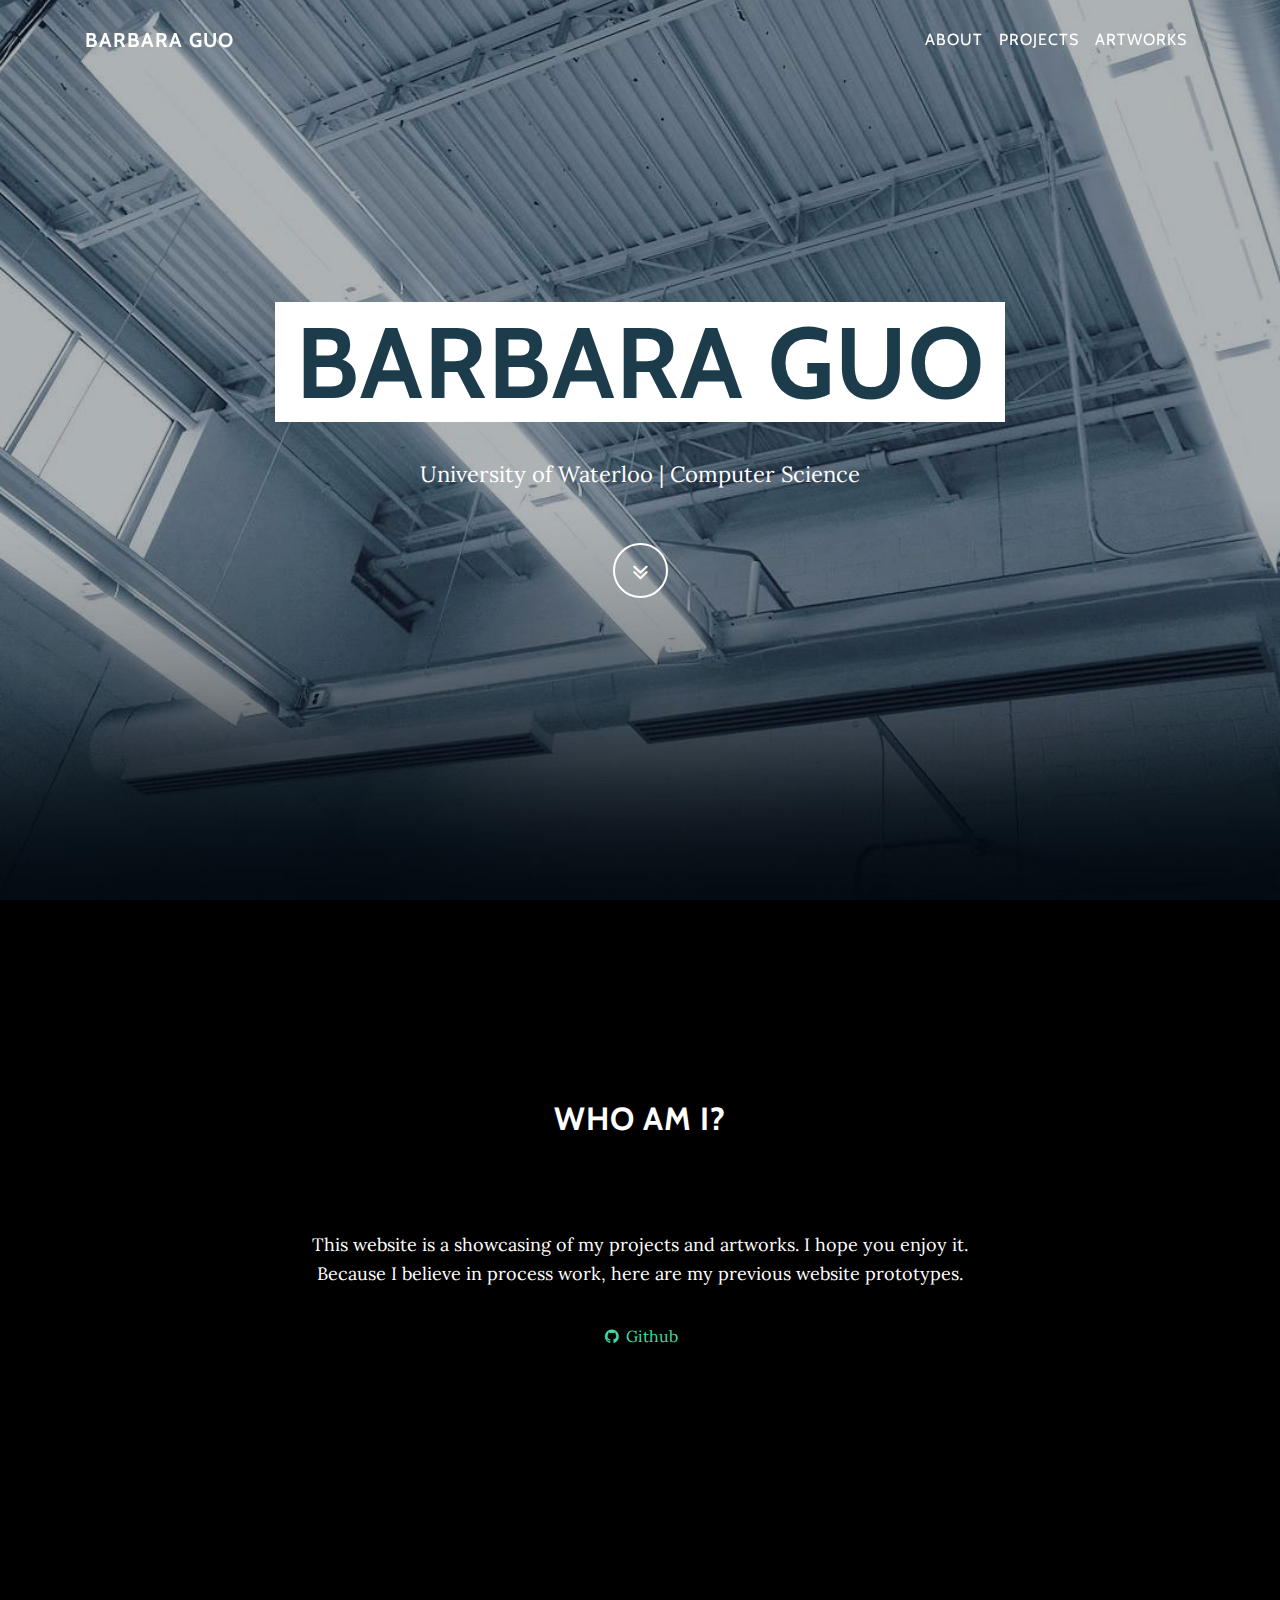
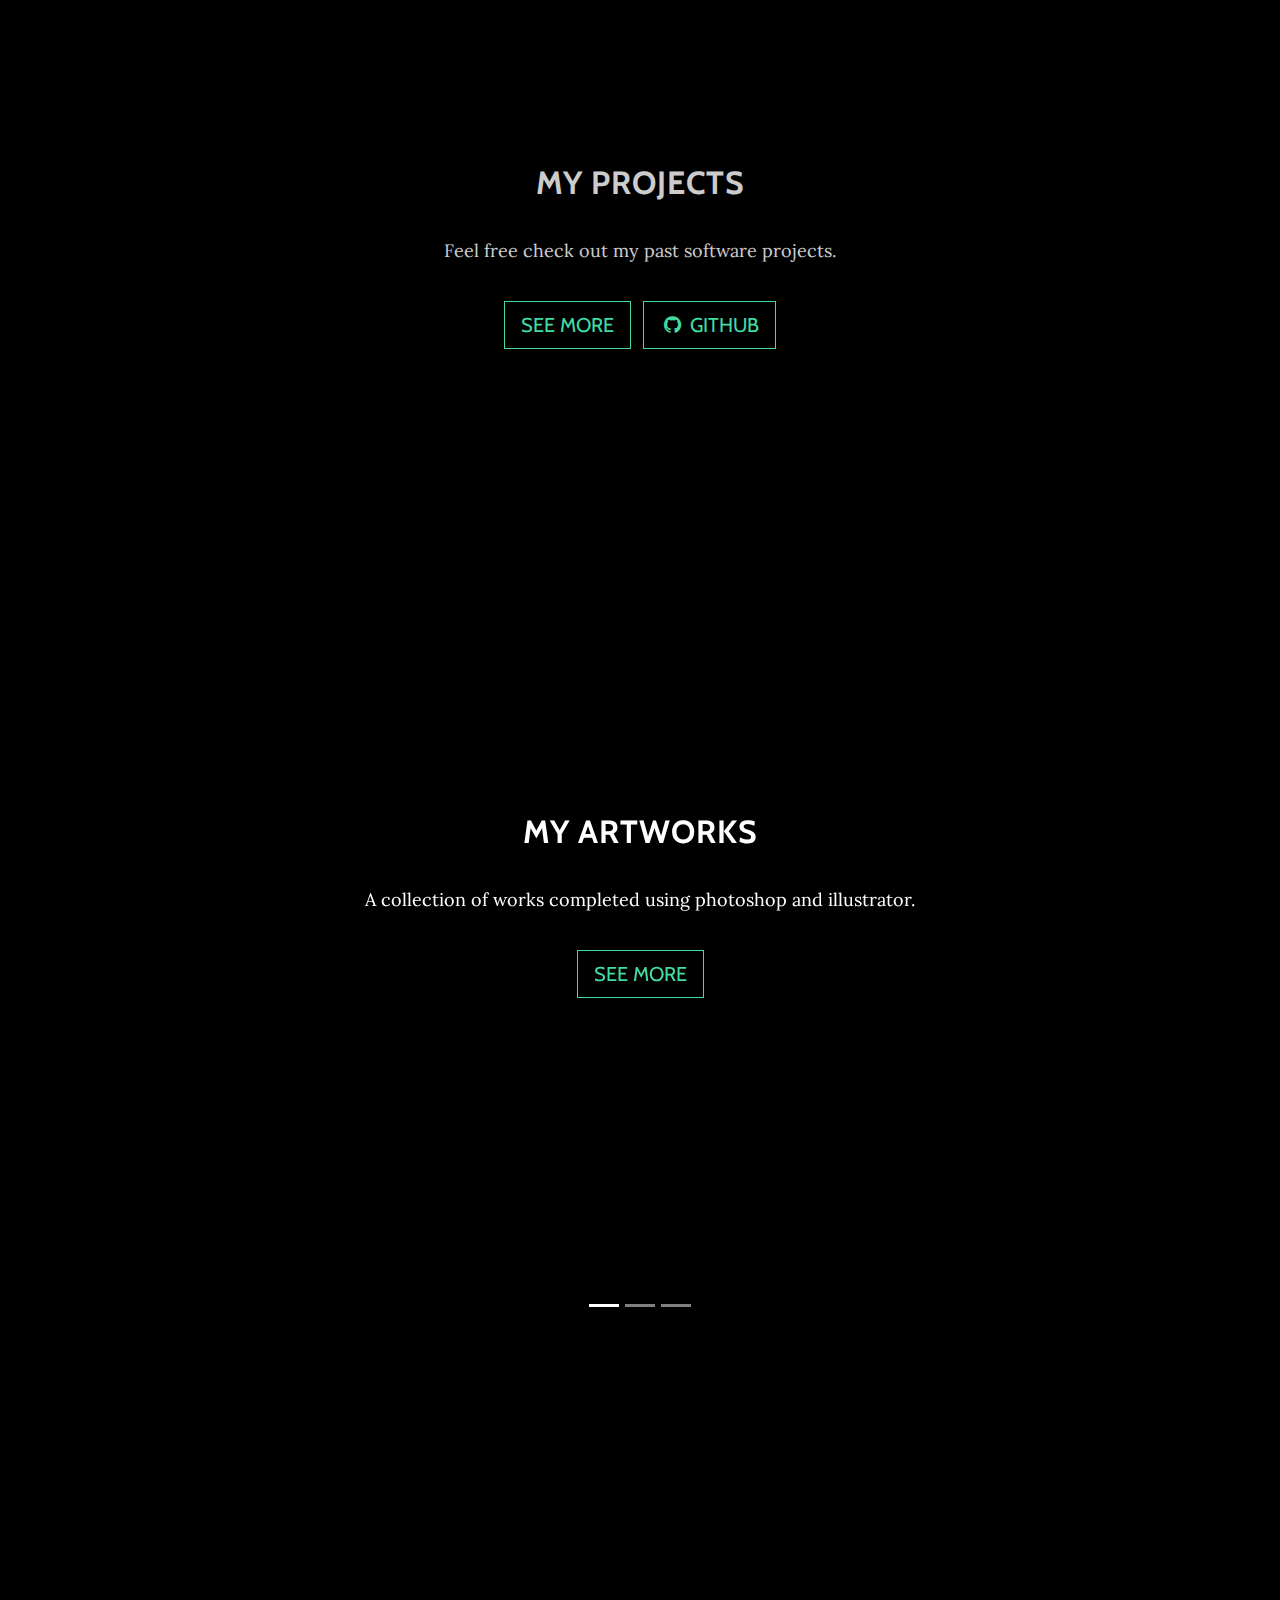
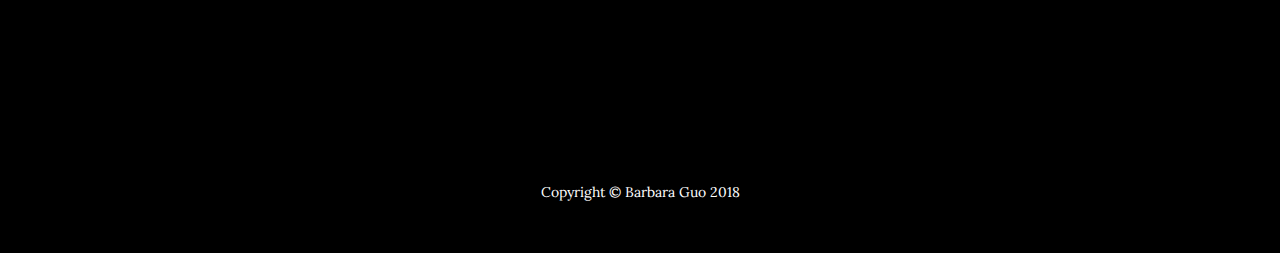
==== index.html @ cec58ab1 "Add files via upload" ====
<!DOCTYPE html>
<html lang="en">

  <head>

    <meta charset="utf-8">
    <meta name="viewport" content="width=device-width, initial-scale=1, shrink-to-fit=no">
    <meta name="description" content="">
    <meta name="author" content="">

    <title>Barbara Guo</title>

    <!-- Bootstrap core CSS -->
    <link href="vendor/bootstrap/css/bootstrap.min.css" rel="stylesheet">

    <!-- Custom fonts for this template -->
    <link href="vendor/font-awesome/css/font-awesome.min.css" rel="stylesheet" type="text/css">
    <link href="https://fonts.googleapis.com/css?family=Lora:400,700,400italic,700italic" rel="stylesheet" type="text/css">
    <link href='https://fonts.googleapis.com/css?family=Cabin:700' rel='stylesheet' type='text/css'>
	<link href="https://fonts.googleapis.com/css?family=Open+Sans|Oswald:200,500|Roboto+Condensed" rel="stylesheet">

    <!-- Custom styles for this template -->
    <link href="css/grayscale.css" rel="stylesheet">

  </head>

  <body id="page-top">

    <!-- Navigation -->
    <nav class="navbar navbar-expand-lg navbar-light fixed-top" id="mainNav">
      <div class="container">
        <a class="navbar-brand js-scroll-trigger" href="#page-top">Barbara Guo</a>
        <button class="navbar-toggler navbar-toggler-right" type="button" data-toggle="collapse" data-target="#navbarResponsive" aria-controls="navbarResponsive" aria-expanded="false" aria-label="Toggle navigation">
          Menu
          <i class="fa fa-bars"></i>
        </button>
        <div class="collapse navbar-collapse" id="navbarResponsive">
          <ul class="navbar-nav ml-auto">
            <li class="nav-item">
              <a class="nav-link js-scroll-trigger" href="#about">About</a>
            </li>
            <li class="nav-item">
              <a class="nav-link js-scroll-trigger" href="#project">Projects</a>
            </li>
            <li class="nav-item">
              <a class="nav-link js-scroll-trigger" href="#art">Artworks</a>
            </li>
          </ul>
        </div>
      </div>
    </nav>

    <!-- Intro Header -->
    <header class="masthead">
      <div class="intro-body">
        <div class="container">
          <div class="row">
            <div class="col-lg-8 mx-auto">
			<div style = "background-color: white;">
              <h1 class="brand-heading" style = "color: #1c3c4c; ">Barbara Guo</h1>
			</div>
              <p class="intro-text">University of Waterloo | Computer Science </p>
              <a href="#about" class="btn btn-circle js-scroll-trigger">
                <i class="fa fa-angle-double-down animated"></i>
              </a>
            </div>
          </div>
        </div>
      </div>
    </header>

    <!-- About Section -->
    <section id="about" class="content-section text-center">
      <div class="container">
        <div class="row">
          <div class="col-lg-8 mx-auto">
            <h2>Who Am I?</h2>
            <p>
          	</br>
			</br>
			This website is a showcasing of my projects and artworks. I hope you enjoy it.
			</br>
			Because I believe in process work, here are my previous website prototypes.
			</p>
			
			<ul class="list-inline banner-social-buttons">
              <li class="list-inline-item">
                <a href="https://github.com/BarbaraGuo">
                  <i class="fa fa-github fa-fw"></i>
                  <span class="network-name">Github</span>
                </a>
              </li>
            </ul>
          </div>
        </div>
      </div>
    </section>
	
	
	
<!-- Contact Section -->
    <section id="project" class="proj-section content-section text-center">
      <div class="container">
        <div class="row">
          <div class="col-lg-8 mx-auto" >
            <h2 style= "background-color: black; opacity: 0.8;">My Projects</h2>
            <p style= "background-color: black; opacity: 0.8;">Feel free check out my past software projects.</p>
            <ul class="list-inline banner-social-buttons">
              <li class="list-inline-item">
                <a href="projects.html" class="btn btn-default btn-lg">
					See More
                </a>
              </li>
              <li class="list-inline-item">
                <a href="https://github.com/BarbaraGuo" class="btn btn-default btn-lg">
                  <i class="fa fa-github fa-fw"></i>
                  <span class="network-name">Github</span>
                </a>
              </li>
            </ul>
          </div>
        </div>
      </div>
    </section>
	
	
	
	
    <!-- Download Section -->
  <section id= "art" class="py-5">
		<div class="col-md-12 hover-slide content-section text-center">
		<div class="container">
        <div class="row">
          <div class="col-lg-8 mx-auto">
            <h2>My Artworks</h2>
            <p>A collection of works completed using photoshop and illustrator.</p>
            <ul class="list-inline banner-social-buttons">
              <li class="list-inline-item">
                <a href="https://www.dropbox.com/home/Artwork%20Barbara%20Guo" class="btn btn-default btn-lg">
					See More
                </a>
              </li>
            </ul>
          </div>
        </div>
      </div>
		</div>
        <div id="carouselart" class="carousel slide carousel-fade" data-ride="carousel" data-pause="false">
        <ol class="carousel-indicators">
          <li data-target="#carouselExampleIndicators" data-slide-to="0" class="active"></li>
          <li data-target="#carouselExampleIndicators" data-slide-to="1"></li>
          <li data-target="#carouselExampleIndicators" data-slide-to="2"></li>
        </ol>
        <div class="carousel-inner" role="listbox">
          <!-- Slide One - Set the background image for this slide in the line below -->
          <div class="carousel-item item hero active" style="background-image: url('https://photos-6.dropbox.com/t/2/AABNjP2uf0xz_q867PzC8c5AuLhbwhzoUPLqaiwslhkVmA/12/208152279/jpeg/32x32/1/_/1/2/downloads-bg.jpg/ENPTiJ0BGIkNIAIoAg/1NsS-L2qfPf195kvjjCznh8q5NhmGMgczjZYyIg-A1E?size=2048x1536&size_mode=3')">
            <div class="carousel-caption d-none d-md-block">
              <h3></h3>
            </div>
          </div>
          <!-- Slide Two - Set the background image for this slide in the line below -->
          <div class="carousel-item item" style="background-image: url('https://photos-5.dropbox.com/t/2/AADMb8GXInZeEZPrSgFKICboEfMaXWMxZmw9bMFAOV95Hg/12/208152279/png/32x32/1/_/1/2/downloads-bg1.png/ENPTiJ0BGI4NIAIoAg/P7qj2fI9H6cKGbRuaswx2M7utFz7Hj3qr67elymziCY?preserve_transparency=1&size=2048x1536&size_mode=3')">
            <div class="carousel-caption d-none d-md-block">
              <h3></h3>
            </div>
          </div>
          <!-- Slide Three - Set the background image for this slide in the line below -->
          <div class="carousel-item item" style="background-image: url('https://photos-5.dropbox.com/t/2/AADrG80WcR2GBzgBcYxb2sdqCgwiEvFjWHc4zukOmTRANQ/12/208152279/png/32x32/1/_/1/2/IMG_1027.png/ENPTiJ0BGI8NIAIoAg/2QZw3HTAhYzxzK4dr9Znkl-fmuxpkcTUBf-4q1qsrbc%2CctsDwZFx-4X8c6SqESB3jfBCSW2RaJFTqxyGJBrgP5k%2CBWH6DQKDP7CI1U0OQYJv-T9KrsjyG6z9Ylc1tfTxdzg?preserve_transparency=1&size=2048x1536&size_mode=3')">
            <div class="carousel-caption d-none d-md-block">
              <h3></h3>
            </div>
          </div>
        </div>
      </div>
    </section>

    

    <!-- Map Section -->
    <div id="map"></div>

    <!-- Footer -->
    <footer>
      <div class="container text-center">
        <p>Copyright &copy; Barbara Guo 2018</p>
      </div>
    </footer>

    <!-- Bootstrap core JavaScript -->
    <script src="vendor/jquery/jquery.min.js"></script>
    <script src="vendor/bootstrap/js/bootstrap.bundle.min.js"></script>

    <!-- Plugin JavaScript -->
    <script src="vendor/jquery-easing/jquery.easing.min.js"></script>

    <!-- Custom scripts for this template -->
    <script src="js/grayscale.js"></script>

  </body>

</html>
---- css/grayscale.css ----
body {
  font-family: 'Lora', 'Helvetica Neue', Helvetica, Arial, sans-serif;
  position: relative;
  width: 100%;
  height: 100%;
  color: white;
  background-color: black;
}

html {
  width: 100%;
  height: 100%;
}

h1,
h2,
h3,
h4,
h5,
h6 {
  font-family: 'Cabin', 'Helvetica Neue', Helvetica, Arial, sans-serif;
  font-weight: 700;
  margin: 0 0 35px;
  letter-spacing: 1px;
  text-transform: uppercase;
}

p {
  font-size: 16px;
  line-height: 1.5;
  margin: 0 0 25px;
}

@media (min-width: 768px) {
  p {
    font-size: 18px;
    line-height: 1.6;
    margin: 0 0 35px;
  }
}

a {
  -webkit-transition: all 0.2s ease-in-out;
  -moz-transition: all 0.2s ease-in-out;
  transition: all 0.2s ease-in-out;
  color: #42DCA3;
}

a:focus, a:hover {
  text-decoration: none;
  color: #1d9b6c;
}

#mainNav {
  font-family: 'Cabin', 'Helvetica Neue', Helvetica, Arial, sans-serif;
  margin-bottom: 0;
  text-transform: uppercase;
  border-bottom: 1px solid rgba(255, 255, 255, 0.3);
  background-color: black;
}

#mainNav .navbar-toggler {
  font-size: 14px;
  padding: 11px;
  color: white;
  border: 1px solid white;
}

#mainNav .navbar-brand {
  font-weight: 700;
}

#mainNav a {
  color: white;
}

#mainNav .navbar-nav .nav-item {
  -webkit-transition: background 0.3s ease-in-out;
  -moz-transition: background 0.3s ease-in-out;
  transition: background 0.3s ease-in-out;
}

#mainNav .navbar-nav .nav-item:hover {
  color: fade(white, 80%);
  outline: none;
  background-color: transparent;
}

#mainNav .navbar-nav .nav-item:active, #mainNav .navbar-nav .nav-item:focus {
  outline: none;
  background-color: transparent;
}

@media (min-width: 992px) {
  #mainNav {
    padding-top: 20px;
    padding-bottom: 20px;
    -webkit-transition: background 0.3s ease-in-out, padding-top 0.3s ease-in-out, padding-bottom 0.3s;
    -moz-transition: background 0.3s ease-in-out, padding-top 0.3s ease-in-out, padding-bottom 0.3s;
    transition: background 0.3s ease-in-out, padding-top 0.3s ease-in-out, padding-bottom 0.3s;
    letter-spacing: 1px;
    border-bottom: none;
    background: transparent;
  }
  #mainNav.navbar-shrink {
    padding-top: 10px;
    padding-bottom: 10px;
    border-bottom: 1px solid rgba(255, 255, 255, 0.3);
    background: black;
  }
  #mainNav .nav-link.active {
    outline: none;
    background-color: rgba(255, 255, 255, 0.3);
  }
  #mainNav .nav-link.active:hover {
    color: white;
  }
}

.masthead {
  display: table;
  width: 100%;
  height: auto;
  padding: 200px 0;
  text-align: center;
  color: white;
  background: url("../img/intro-bg.jpg") no-repeat bottom center scroll;
  background-color: black;
  -webkit-background-size: cover;
  -moz-background-size: cover;
  -o-background-size: cover;
  background-size: cover;
}

.masthead .intro-body {
  display: table-cell;
  vertical-align: middle;
}


.masthead .intro-body .brand-heading{
  font-size: 500px;
  background-color: white;
}

.masthead .intro-body .intro-text {
  font-size: 18px;
}

@media (min-width: 768px) {
  .masthead {
    height: 100%;
    padding: 0;
  }
  .masthead .intro-body .brand-heading {
    font-size: 100px;
  }
  .masthead .intro-body .intro-text {
    font-size: 22px;
  }
}

.btn-circle {
  font-size: 26px;
  width: 55px;
  height: 55px;
  margin-top: 15px;
  line-height: 45px;
  -webkit-transition: background 0.3s ease-in-out;
  -moz-transition: background 0.3s ease-in-out;
  transition: background 0.3s ease-in-out;
  color: white;
  border: 2px solid white;
  border-radius: 100% !important;
  background: transparent;
}

.btn-circle:focus, .btn-circle:hover {
  color: white;
  outline: none;
  background: rgba(255, 255, 255, 0.1);
}

.content-section {
  padding-top: 150px;
  padding-bottom: 150px;
}

.download-section {
  color: white;
  background: url("../img/downloads-bg.jpg") no-repeat center center scroll;
  background-color: black;
  -webkit-background-size: cover;
  -moz-background-size: cover;
  -o-background-size: cover;
  background-size: cover;
}

.proj-section {
  color: white;
  background: url("../img/giphy (1).gif") no-repeat center center scroll;
  background-color: black;
  -webkit-background-size: cover;
  -moz-background-size: cover;
  -o-background-size: cover;
  background-size: cover;
}

.carousel-item {
  height: 80vh;
  min-height: 300px;
  background: no-repeat center center scroll;
  -webkit-background-size: cover;
  -moz-background-size: cover;
  -o-background-size: cover;
  background-size: cover;
}

.hover-slide {
    position: absolute;
    /*margin-left: 30%;*/
    z-index: 2;
}

/*
  Bootstrap Carousel Fade Transition (for Bootstrap 3.3.x)
  CSS from:       http://codepen.io/transportedman/pen/NPWRGq
  and:            http://stackoverflow.com/questions/18548731/bootstrap-3-carousel-fading-to-new-slide-instead-of-sliding-to-new-slide
  Inspired from:  http://codepen.io/Rowno/pen/Afykb 
*/
.carousel-fade .carousel-inner .carousel-item {
  opacity: 0;
  display: block;
  position: absolute;
  transition: opacity ease-out .7s;
}

.carousel-fade .carousel-inner .carousel-item.active {
  opacity: 1 !important;
  position: relative;
  
}

.carousel-fade .carousel-control {
  z-index: 2;
}

@media all and (transform-3d), (-webkit-transform-3d) {
    .carousel-fade .carousel-inner > .item.next,
    .carousel-fade .carousel-inner > .item.active.right {
      opacity: 0;
      -webkit-transform: translate3d(0, 0, 0);
              transform: translate3d(0, 0, 0);
    }
    .carousel-fade .carousel-inner > .item.prev,
    .carousel-fade .carousel-inner > .item.active.left {
      opacity: 0;
      -webkit-transform: translate3d(0, 0, 0);
              transform: translate3d(0, 0, 0);
    }
    .carousel-fade .carousel-inner > .item.next.left,
    .carousel-fade .carousel-inner > .item.prev.right,
    .carousel-fade .carousel-inner > .item.active {
      opacity: 1;
      -webkit-transform: translate3d(0, 0, 0);
              transform: translate3d(0, 0, 0);
    }
}

/*
  WHAT IS NEW IN 3.3: "Added transforms to improve carousel performance in modern browsers."
  Need to override the 3.3 new styles for modern browsers & apply opacity
*/
@media all and (transform-3d), (-webkit-transform-3d) {
    .carousel-fade .carousel-inner > .item.next,
    .carousel-fade .carousel-inner > .item.active.right {
      opacity: 0;
      -webkit-transform: translate3d(0, 0, 0);
              transform: translate3d(0, 0, 0);
    }
    .carousel-fade .carousel-inner > .item.prev,
    .carousel-fade .carousel-inner > .item.active.left {
      opacity: 0;
      -webkit-transform: translate3d(0, 0, 0);
              transform: translate3d(0, 0, 0);
    }
    .carousel-fade .carousel-inner > .item.next.left,
    .carousel-fade .carousel-inner > .item.prev.right,
    .carousel-fade .carousel-inner > .item.active {
      opacity: 1;
      -webkit-transform: translate3d(0, 0, 0);
              transform: translate3d(0, 0, 0);
    }
}





#map {
  width: 100%;
  height: 300px;
}

@media (min-width: 992px) {
  .content-section {
    padding-top: 200px;
    padding-bottom: 200px;
  }
  #map {
    height: 350px;
  }
}

.btn {
  font-family: 'Cabin', 'Helvetica Neue', Helvetica, Arial, sans-serif;
  font-weight: 400;
  -webkit-transition: all 0.3s ease-in-out;
  -moz-transition: all 0.3s ease-in-out;
  transition: all 0.3s ease-in-out;
  text-transform: uppercase;
  border-radius: 0;
}

.btn-default {
  color: #42DCA3;
  border: 1px solid #42DCA3;
  background-color: transparent;
}

.btn-default:focus, .btn-default:hover {
  color: black;
  border: 1px solid #42DCA3;
  outline: none;
  background-color: #42DCA3;
}

ul.banner-social-buttons {
  margin-top: 0;
}

@media (max-width: 1199px) {
  ul.banner-social-buttons {
    margin-top: 15px;
  }
}

@media (max-width: 767px) {
  ul.banner-social-buttons li {
    display: block;
    margin-bottom: 20px;
    padding: 0;
  }
  ul.banner-social-buttons li:last-child {
    margin-bottom: 0;
  }
}

footer {
  padding: 50px 0;
}

footer p {
  font-size: 14px;
  margin: 0;
}

::-moz-selection {
  background: #fcfcfc;
  background: rgba(255, 255, 255, 0.2);
  text-shadow: none;
}

::selection {
  background: #fcfcfc;
  background: rgba(255, 255, 255, 0.2);
  text-shadow: none;
}

img::selection {
  background: transparent;
}

img::-moz-selection {
  background: transparent;
}
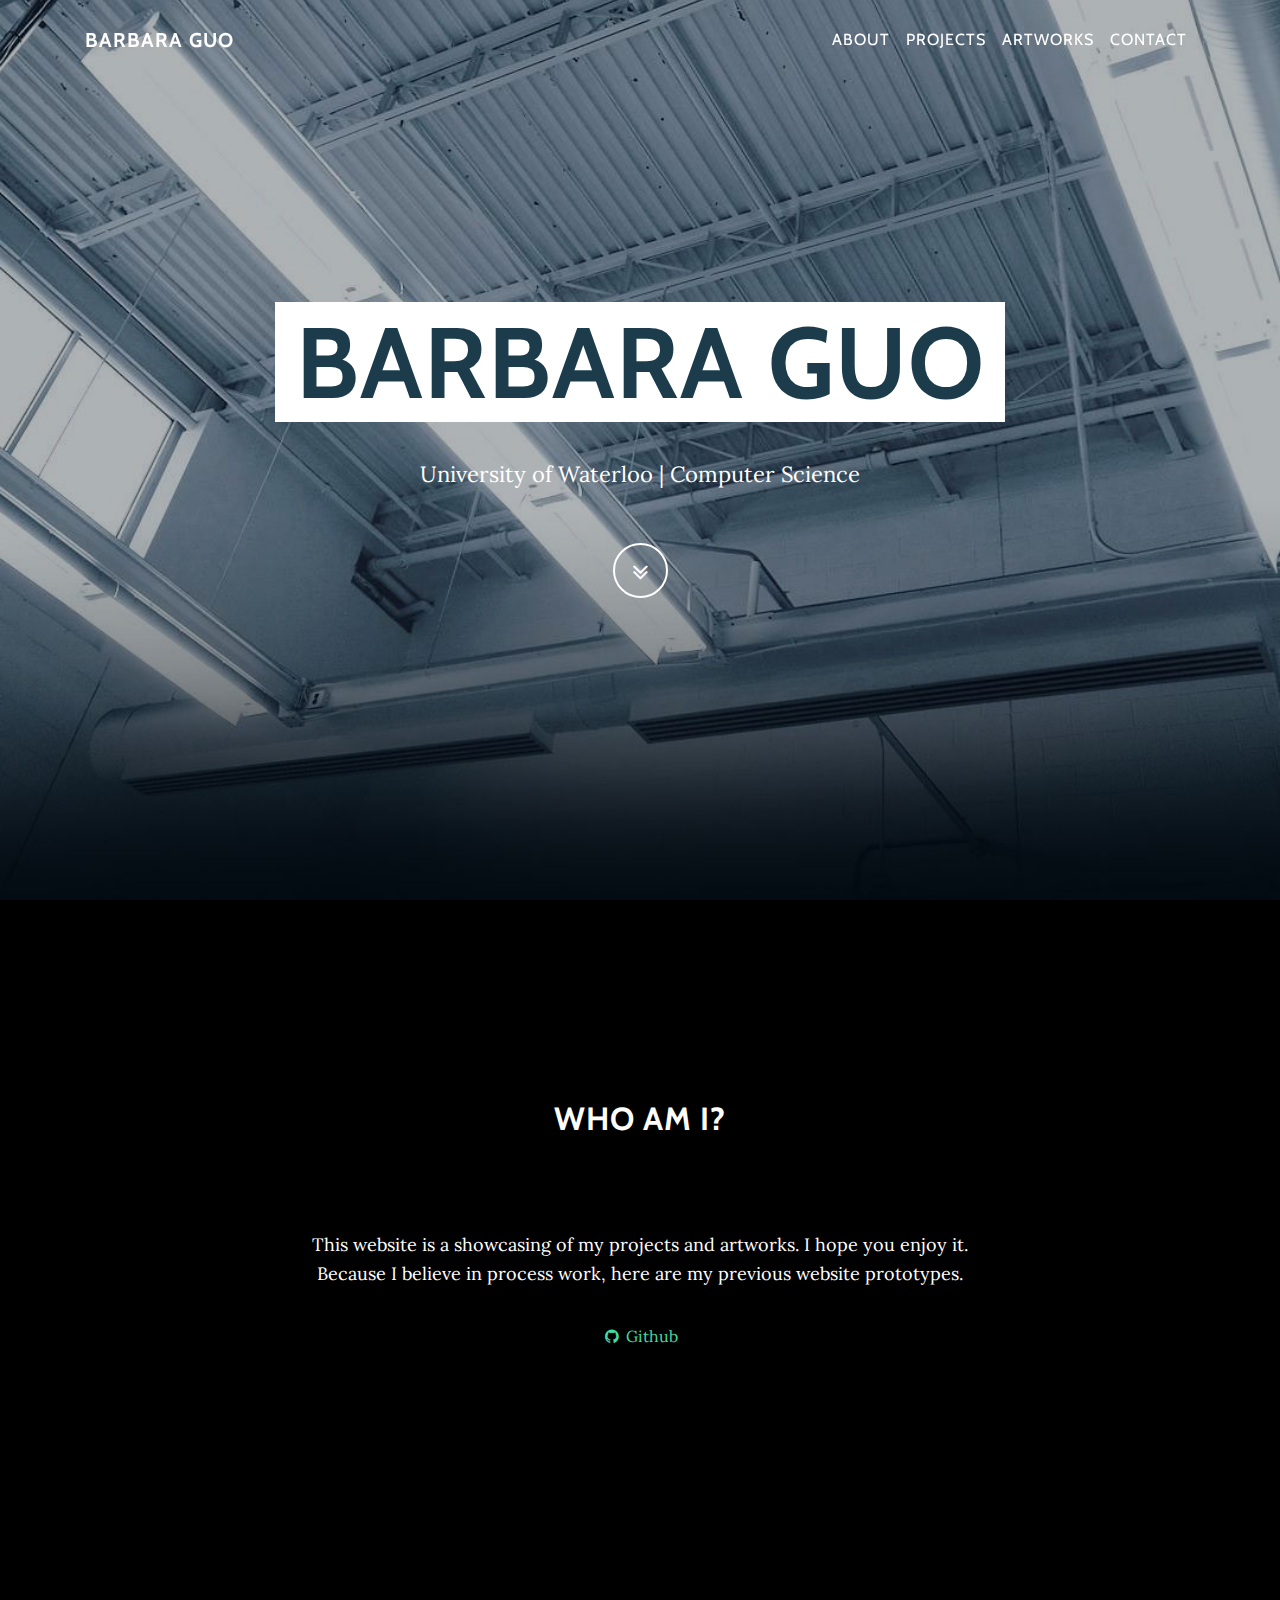
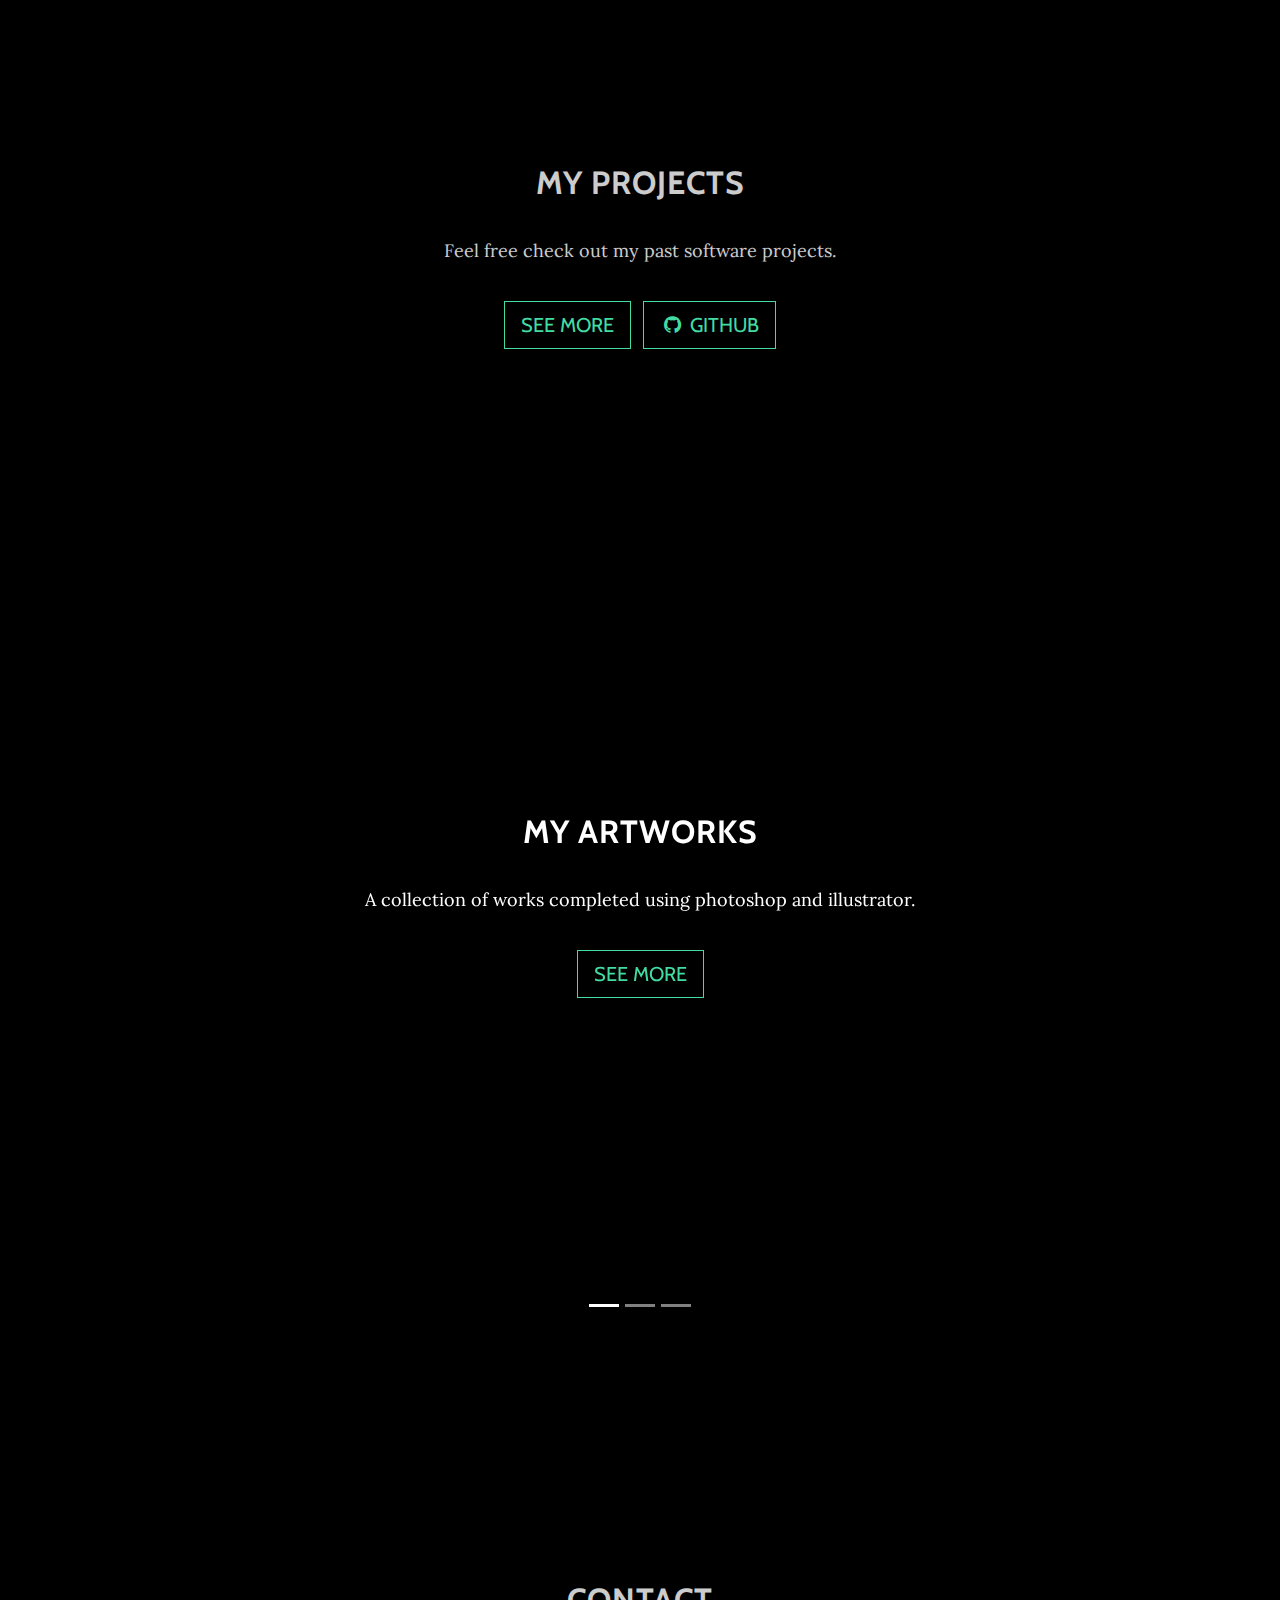
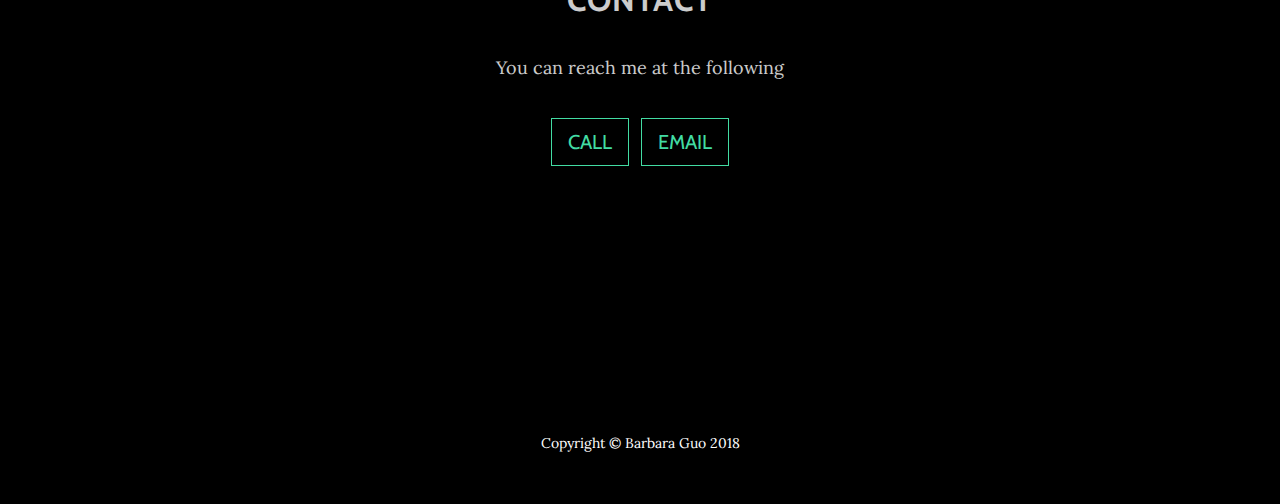
==== commit 3e57e904: "Added contact options" ====
--- a/index.html
+++ b/index.html
@@ -44,6 +44,9 @@
             </li>
             <li class="nav-item">
               <a class="nav-link js-scroll-trigger" href="#art">Artworks</a>
+            </li>
+			<li class="nav-item">
+              <a class="nav-link js-scroll-trigger" href="#contact">Contact</a>
             </li>
           </ul>
         </div>
@@ -69,6 +72,9 @@
       </div>
     </header>
 
+	
+	
+	
     <!-- About Section -->
     <section id="about" class="content-section text-center">
       <div class="container">
@@ -98,7 +104,7 @@
 	
 	
 	
-<!-- Contact Section -->
+<!-- Project Section -->
     <section id="project" class="proj-section content-section text-center">
       <div class="container">
         <div class="row">
@@ -126,7 +132,7 @@
 	
 	
 	
-    <!-- Download Section -->
+    <!-- Art Section -->
   <section id= "art" class="py-5">
 		<div class="col-md-12 hover-slide content-section text-center">
 		<div class="container">
@@ -176,8 +182,28 @@
 
     
 
-    <!-- Map Section -->
-    <div id="map"></div>
+	<section id="contact" class="content-section text-center">
+      <div class="container">
+        <div class="row">
+          <div class="col-lg-8 mx-auto" >
+            <h2 style= "background-color: black; opacity: 0.8;">Contact</h2>
+            <p style= "background-color: black; opacity: 0.8;">You can reach me at the following</p>
+            <ul class="list-inline banner-social-buttons">
+              <li class="list-inline-item">
+                <a href="tel:+6476413417" class="btn btn-default btn-lg">
+					Call
+                </a>
+              </li>
+              <li class="list-inline-item">
+                <a href="mailto:b32guo@edu.uwaterloo.ca" class="btn btn-default btn-lg">
+                  <span class="network-name">Email</span>
+                </a>
+              </li>
+            </ul>
+          </div>
+        </div>
+      </div>
+    </section>
 
     <!-- Footer -->
     <footer>
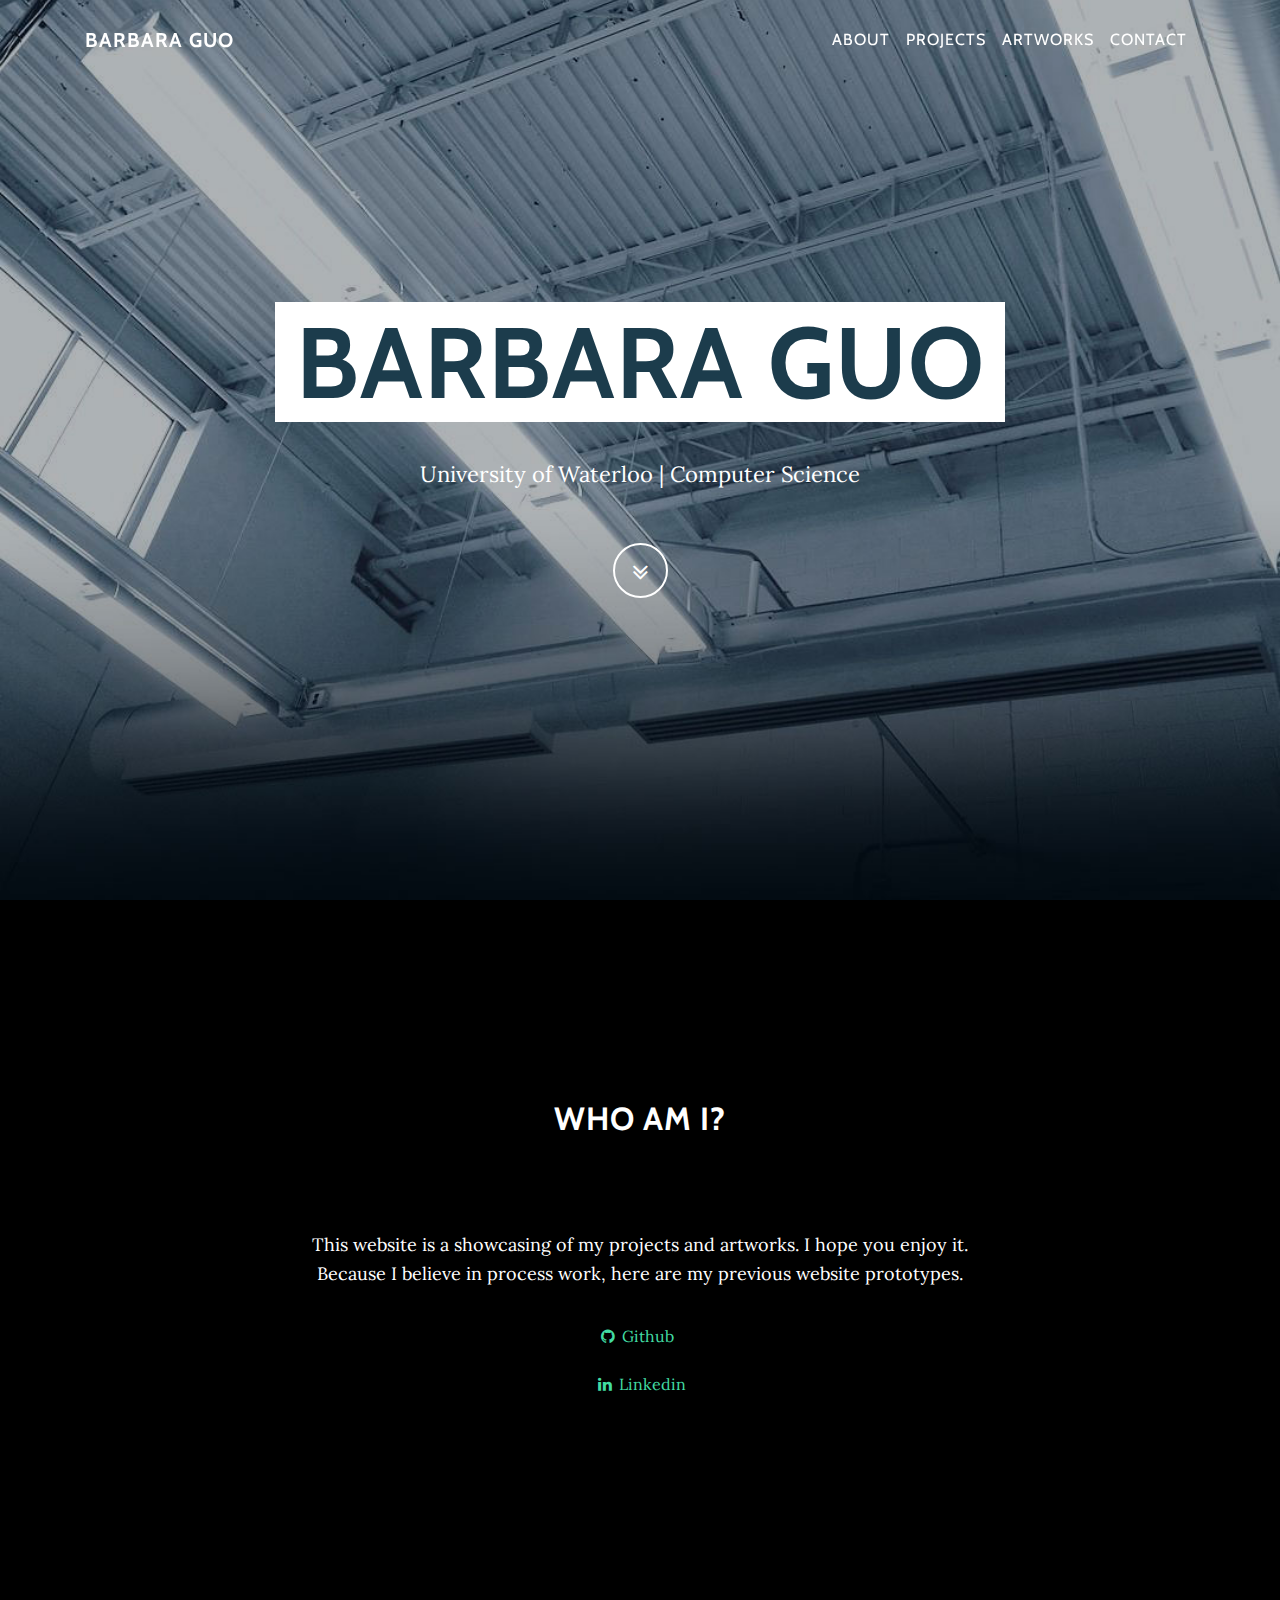
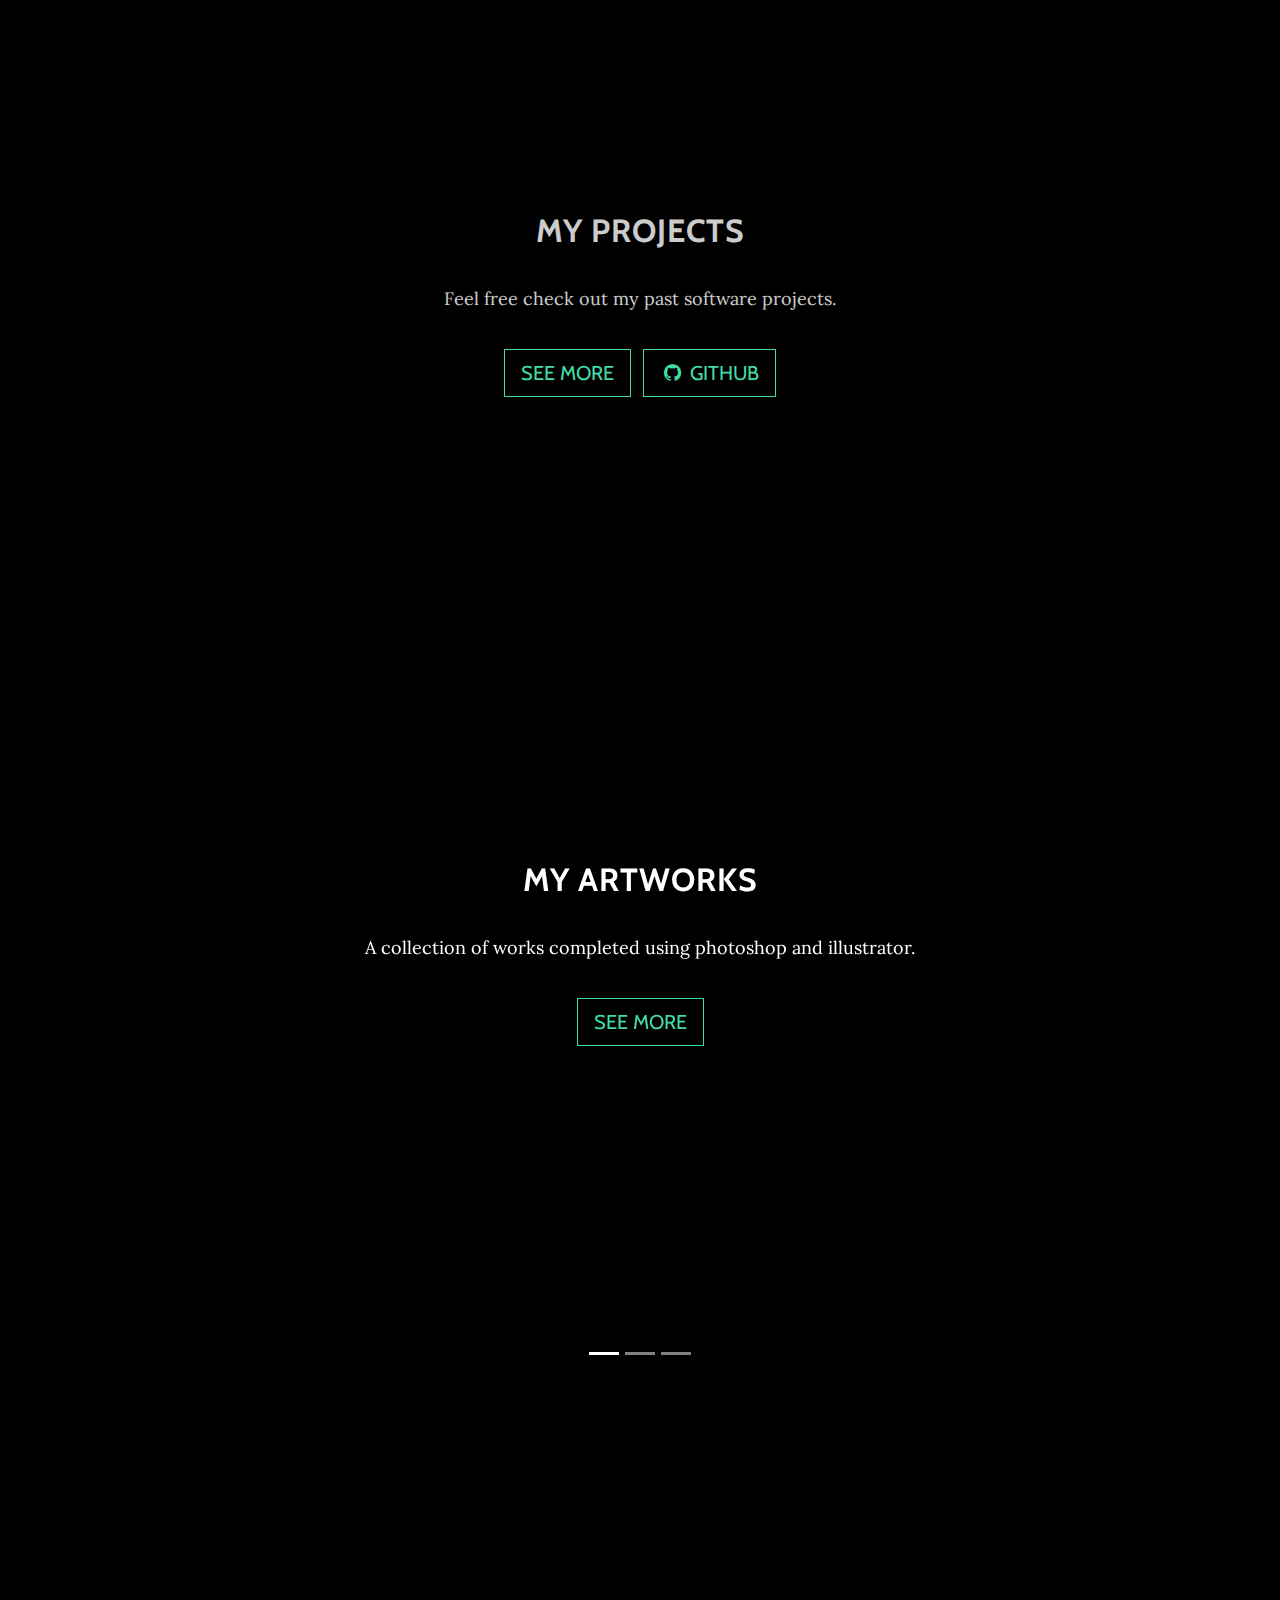
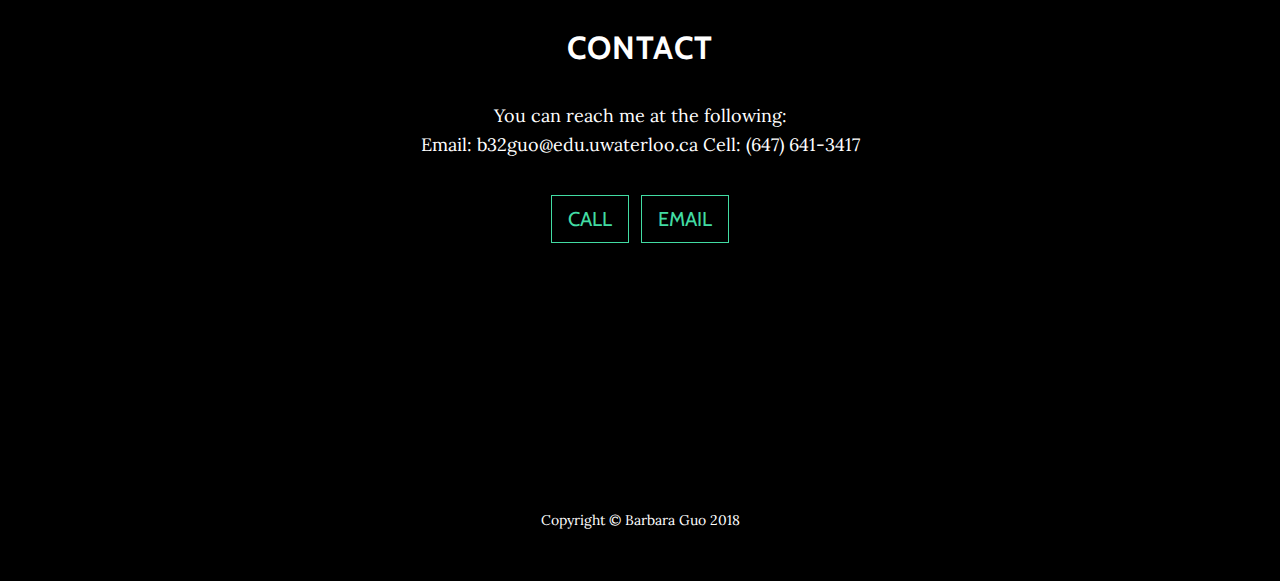
==== commit c360ae09: "Add files via upload" ====
--- a/index.html
+++ b/index.html
@@ -96,6 +96,14 @@
                   <span class="network-name">Github</span>
                 </a>
               </li>
+			  </br>
+			  </br>
+			  <li class="list-inline-item">
+                <a href="https://www.linkedin.com/in/barbaraguo/">
+                  <i class="fa fa-linkedin fa-fw"></i>
+                  <span class="network-name">Linkedin</span>
+                </a>
+              </li>
             </ul>
           </div>
         </div>
@@ -186,8 +194,10 @@
       <div class="container">
         <div class="row">
           <div class="col-lg-8 mx-auto" >
-            <h2 style= "background-color: black; opacity: 0.8;">Contact</h2>
-            <p style= "background-color: black; opacity: 0.8;">You can reach me at the following</p>
+            <h2>Contact</h2>
+            <p>You can reach me at the following: </br>
+			Email: b32guo@edu.uwaterloo.ca
+			Cell: (647) 641-3417</p>
             <ul class="list-inline banner-social-buttons">
               <li class="list-inline-item">
                 <a href="tel:+6476413417" class="btn btn-default btn-lg">
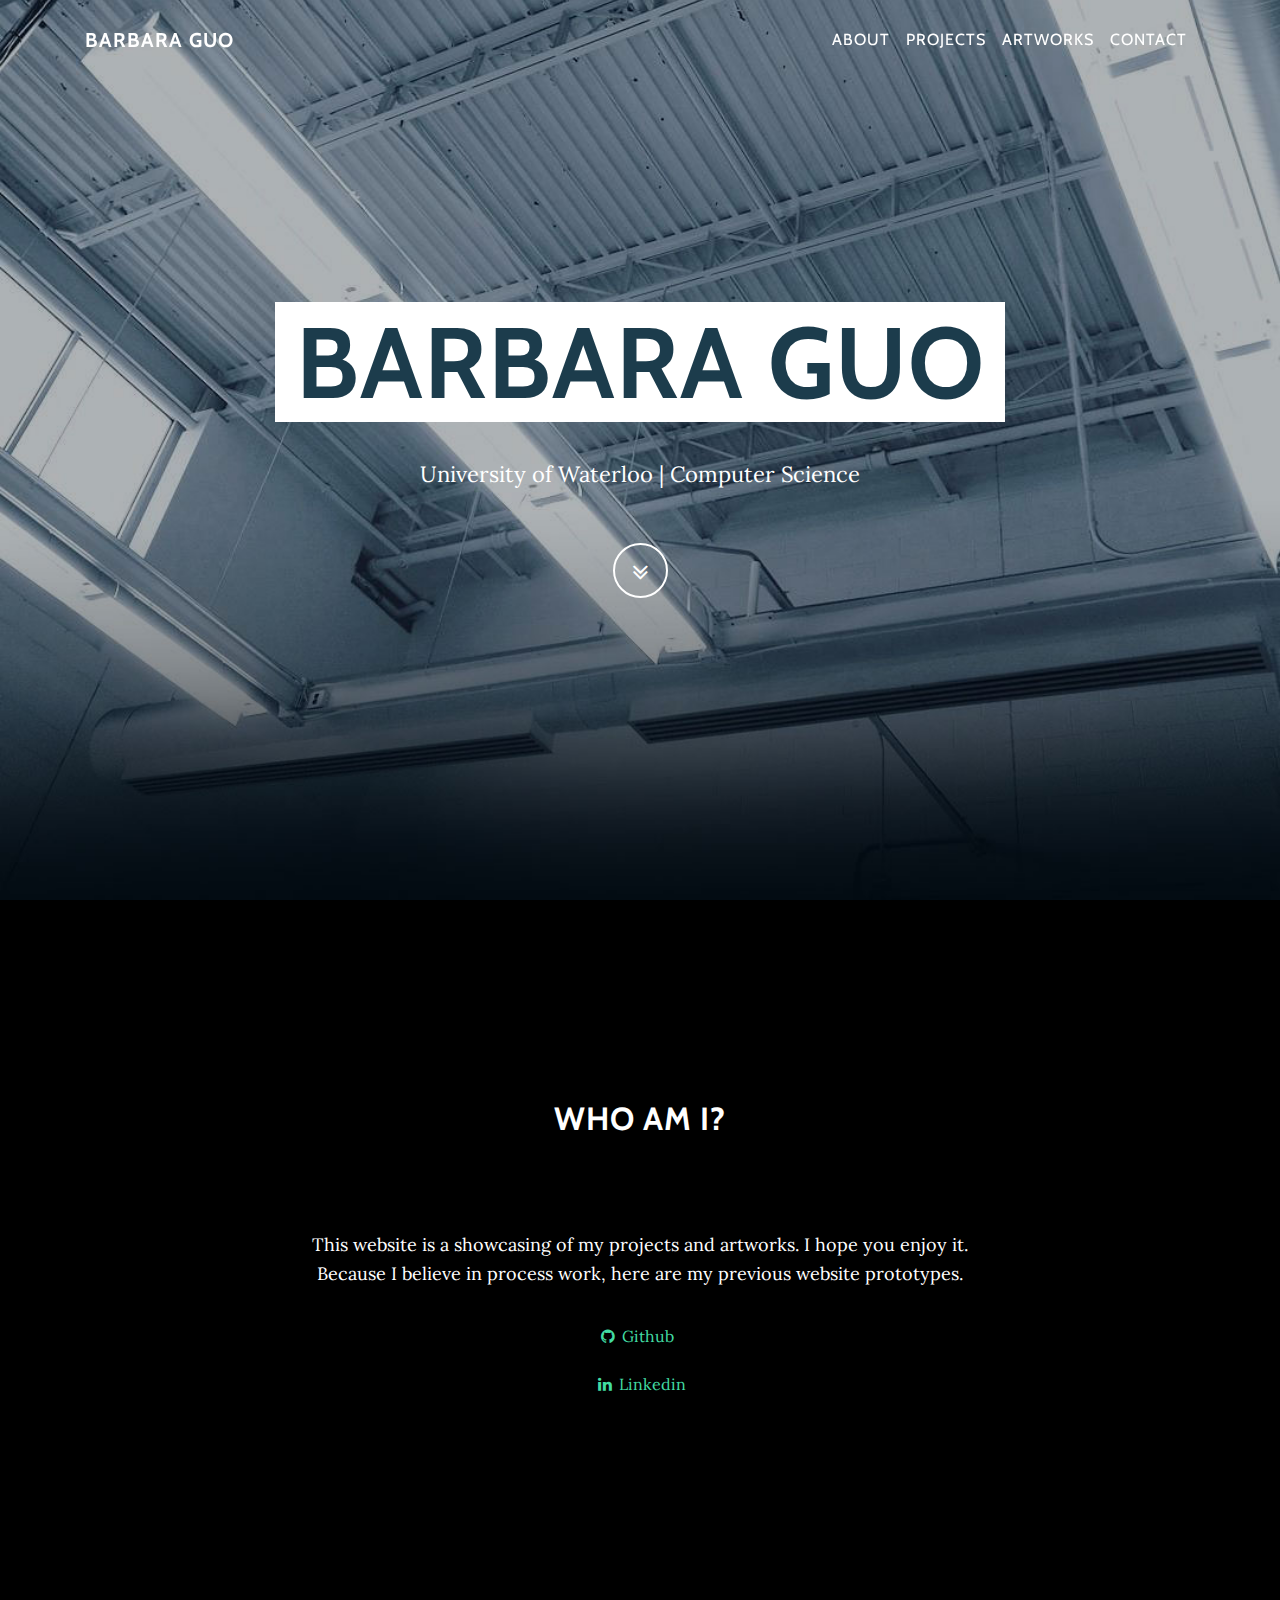
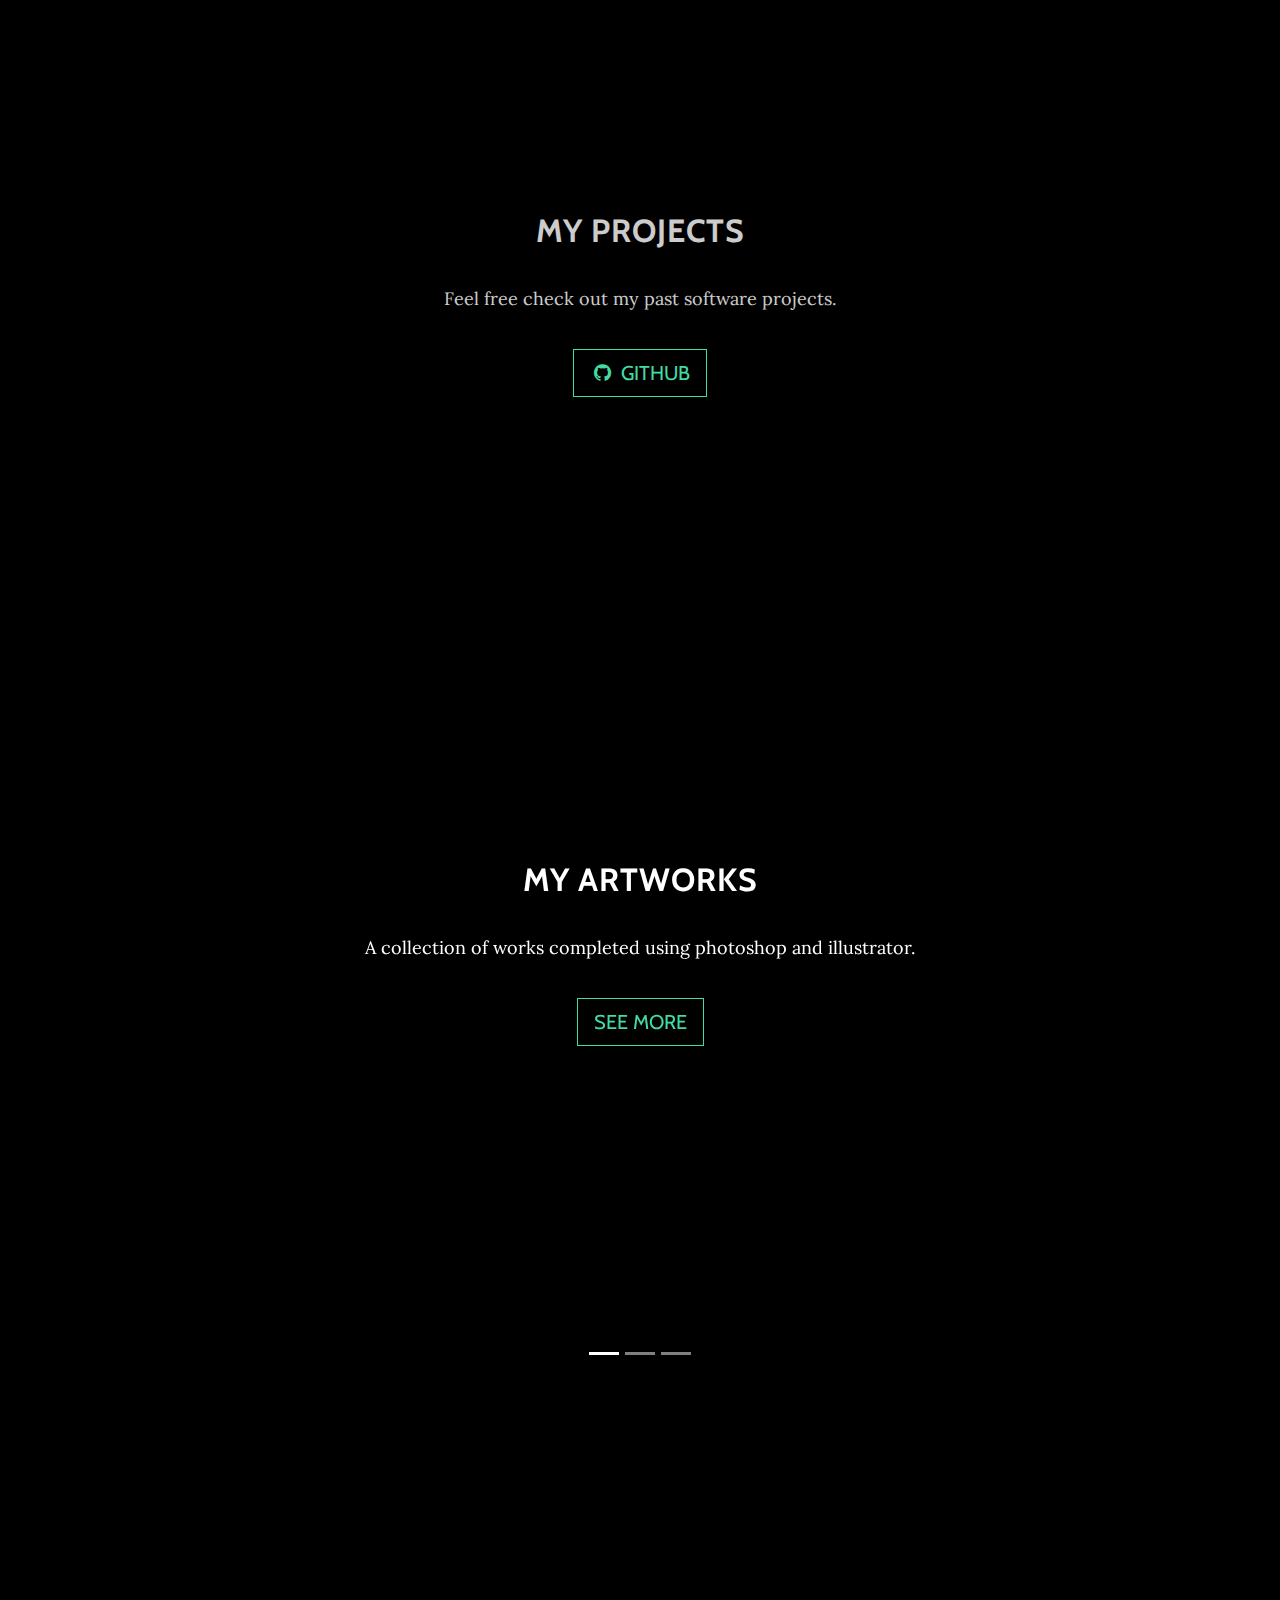
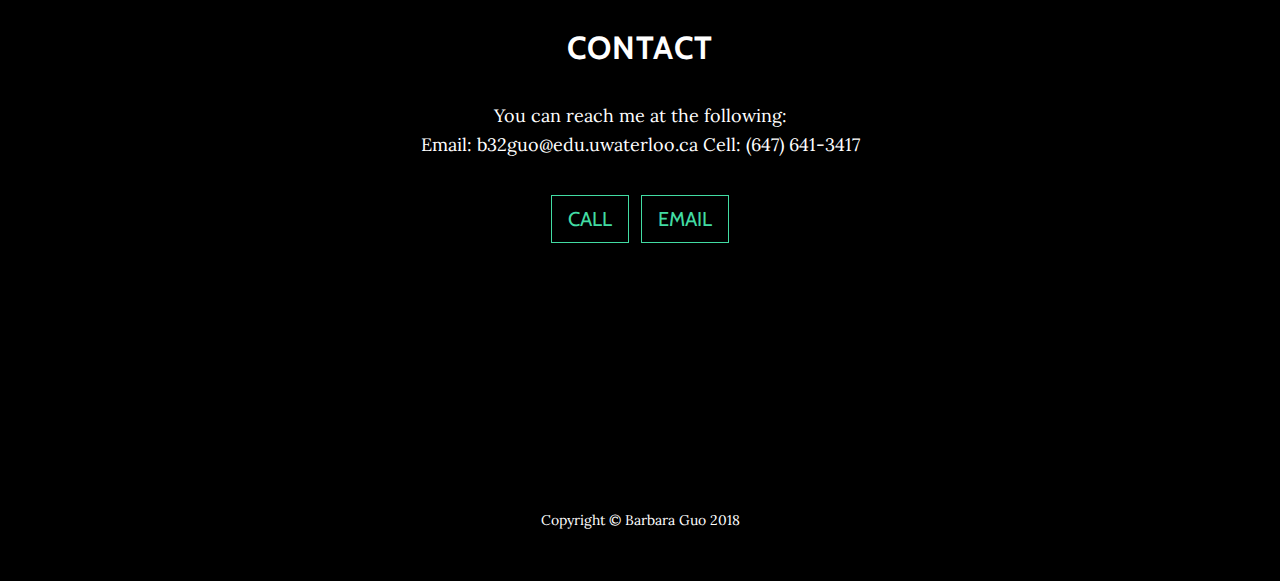
==== commit 4f9b79f5: "Add files via upload" ====
--- a/index.html
+++ b/index.html
@@ -121,11 +121,6 @@
             <p style= "background-color: black; opacity: 0.8;">Feel free check out my past software projects.</p>
             <ul class="list-inline banner-social-buttons">
               <li class="list-inline-item">
-                <a href="projects.html" class="btn btn-default btn-lg">
-					See More
-                </a>
-              </li>
-              <li class="list-inline-item">
                 <a href="https://github.com/BarbaraGuo" class="btn btn-default btn-lg">
                   <i class="fa fa-github fa-fw"></i>
                   <span class="network-name">Github</span>
